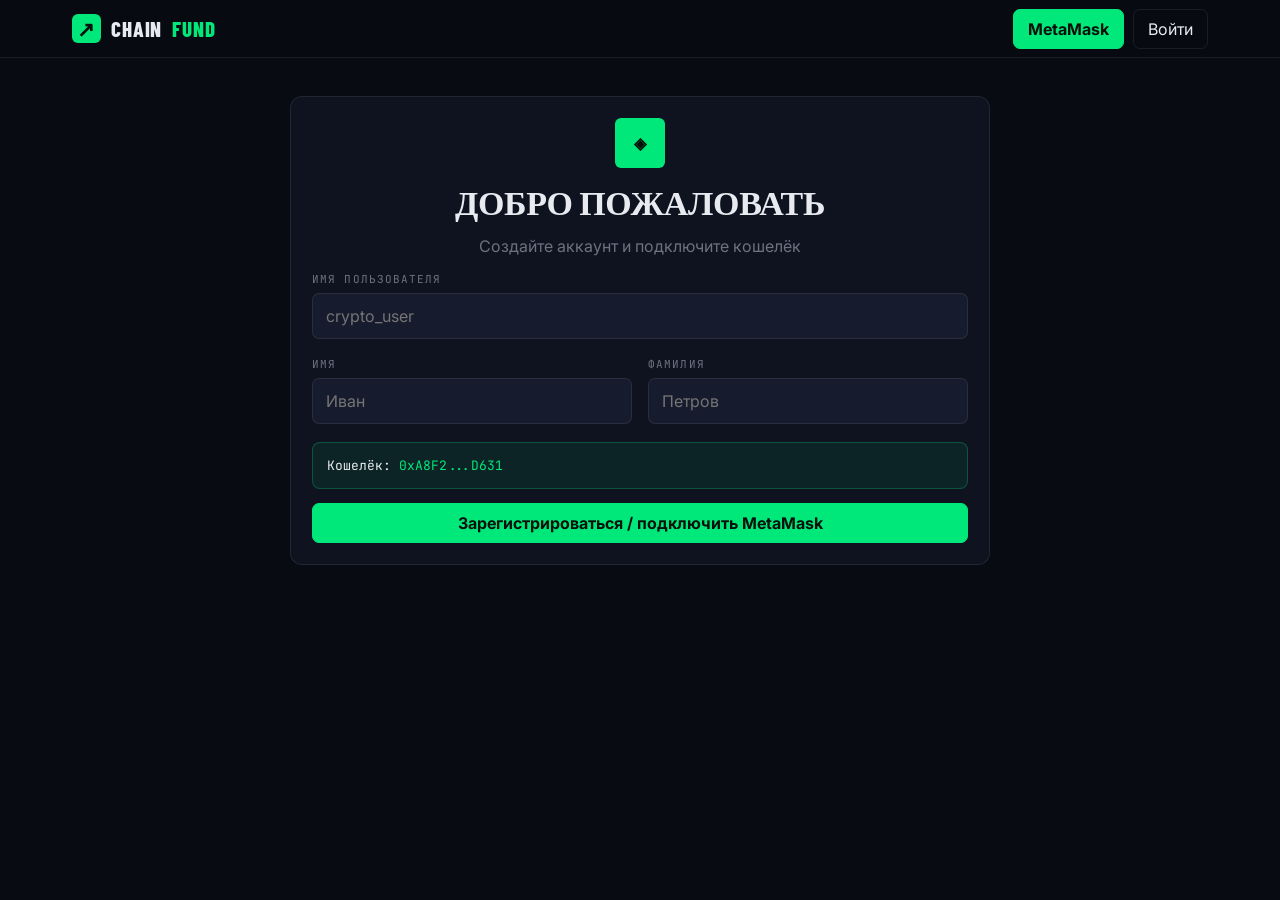
==== auth.html @ 37745396 "initial" ====
<!doctype html>
<html lang="ru">
   <head>
      <meta charset="UTF-8">
      <meta name="viewport" content="width=device-width,initial-scale=1">
      <title>Вход — ChainFund</title>
      <link rel="stylesheet" href="css/shared.css">
   </head>
   <body>
      <script src="data.js"></script><script>mountNav()</script>
      <main class="content container">
         <div class="form-card card">
            <div class="center">
               <div class="brand-mark" style="margin:auto;width:50px;height:50px">◈</div>
               <h1 class="page-title" style="font-size:34px">ДОБРО ПОЖАЛОВАТЬ</h1>
               <p class="muted">Создайте аккаунт и подключите кошелёк</p>
            </div>
            <form id="authForm">
               <div class="field"><label class="label">Имя пользователя</label><input class="input" id="username" placeholder="crypto_user" required></div>
               <div class="grid grid-2">
                  <div class="field"><label class="label">Имя</label><input class="input" id="firstName" placeholder="Иван"></div>
                  <div class="field"><label class="label">Фамилия</label><input class="input" id="lastName" placeholder="Петров"></div>
               </div>
               <div class="notice mb mono small">Кошелёк: <span class="green">0xA8F2...D631</span></div>
               <button class="btn btn-primary" style="width:100%">Зарегистрироваться / подключить MetaMask</button>
            </form>
         </div>
      </main>
      <script src="js/auth.js"></script>   
   </body>
</html>
---- css/shared.css ----
@import url('https://fonts.googleapis.com/css2?family=Barlow+Condensed:wght@400;600;700;800&family=Inter:wght@300;400;500;600&family=JetBrains+Mono:wght@400;500&display=swap');

:root {
	--bg: #080b12;
	--fg: #e8eaf0;
	--card: #0f1320;
	--secondary: #161c2e;
	--muted: #6b7280;
	--primary: #00e87a;
	--accent: #7c3aed;
	--danger: #ef4444;
	--border: rgba(255, 255, 255, .08);
	--radius: 10px
}

* {
	box-sizing: border-box
}

html {
	font-size: 16px
}

body {
	margin: 0;
	background: var(--bg);
	color: var(--fg);
	font-family: Inter, sans-serif
}

a {
	text-decoration: none;
	color: inherit
}

button,
input,
textarea {
	font: inherit
}

.container {
	max-width: 1180px;
	margin: auto;
	padding: 0 22px
}

.navbar {
	position: sticky;
	top: 0;
	z-index: 10;
	height: 58px;
	background: rgba(8, 11, 18, .92);
	backdrop-filter: blur(12px);
	border-bottom: 1px solid var(--border)
}

.nav-inner {
	height: 100%;
	display: flex;
	align-items: center;
	justify-content: space-between
}

.brand {
	display: flex;
	align-items: center;
	gap: 10px;
	font-family: 'Barlow Condensed';
	font-weight: 800;
	font-size: 21px;
	letter-spacing: .04em
}

.brand-mark {
	width: 29px;
	height: 29px;
	border-radius: 6px;
	background: var(--primary);
	color: #07100b;
	display: grid;
	place-items: center;
	font-weight: 900
}

.green {
	color: var(--primary)
}

.nav-actions {
	display: flex;
	align-items: center;
	gap: 9px
}

.btn {
	border: 1px solid var(--border);
	background: transparent;
	color: var(--fg);
	padding: 9px 14px;
	border-radius: 7px;
	cursor: pointer;
	transition: .2s
}

.btn:hover {
	border-color: rgba(0, 232, 122, .45)
}

.btn-primary {
	background: var(--primary);
	color: #07100b;
	border-color: var(--primary);
	font-weight: 700
}

.btn-primary:hover {
	filter: brightness(.94)
}

.btn-danger {
	color: var(--danger)
}

.wallet-chip {
	font-family: 'JetBrains Mono';
	font-size: 12px;
	color: var(--muted);
	padding: 8px 11px;
	background: var(--secondary);
	border: 1px solid var(--border);
	border-radius: 7px
}

.dot {
	width: 7px;
	height: 7px;
	border-radius: 50%;
	display: inline-block;
	background: var(--primary);
	margin-right: 7px
}

.hero {
	padding: 72px 0;
	border-bottom: 1px solid var(--border);
	background: radial-gradient(circle at 20% 20%, rgba(0, 232, 122, .08), transparent 35%), linear-gradient(135deg, var(--bg), var(--secondary), var(--bg))
}

.eyebrow,
.label {
	font-family: 'JetBrains Mono';
	text-transform: uppercase;
	letter-spacing: .1em;
	font-size: 11px;
	color: var(--muted)
}

.eyebrow {
	display: inline-flex;
	border: 1px solid rgba(0, 232, 122, .28);
	color: var(--primary);
	background: rgba(0, 232, 122, .05);
	padding: 7px 10px;
	border-radius: 6px
}

.hero h1,
.page-title {
	font-family: 'Barlow Condensed';
	font-weight: 800;
	letter-spacing: -.01em;
	line-height: .94;
	margin: 18px 0
}

.hero h1 {
	font-size: 64px
}

.page-title {
	font-size: 46px
}

.lead {
	color: var(--muted);
	line-height: 1.7;
	max-width: 640px
}

.section {
	padding: 44px 0
}

.section-title {
	display: flex;
	align-items: center;
	gap: 14px;
	margin-bottom: 22px
}

.section-title h2 {
	font-family: 'Barlow Condensed';
	font-size: 28px;
	letter-spacing: .04em;
	margin: 0
}

.line {
	height: 1px;
	background: var(--border);
	flex: 1
}

.grid {
	display: grid;
	gap: 16px
}

.grid-2 {
	grid-template-columns: repeat(2, minmax(0, 1fr))
}

.grid-3 {
	grid-template-columns: repeat(3, minmax(0, 1fr))
}

.grid-4 {
	grid-template-columns: repeat(4, minmax(0, 1fr))
}

.card {
	background: var(--card);
	border: 1px solid var(--border);
	border-radius: 12px;
	padding: 21px
}

.card:hover {
	border-color: rgba(0, 232, 122, .35)
}

.card-title {
	font-family: 'Barlow Condensed';
	font-size: 23px;
	font-weight: 700;
	margin: 0 0 10px
}

.muted {
	color: var(--muted)
}

.small {
	font-size: 13px
}

.mono {
	font-family: 'JetBrains Mono'
}

.status {
	display: inline-flex;
	align-items: center;
	gap: 7px;
	font-family: 'JetBrains Mono';
	text-transform: uppercase;
	font-size: 11px;
	padding: 5px 8px;
	border: 1px solid rgba(0, 232, 122, .3);
	background: rgba(0, 232, 122, .08);
	color: var(--primary);
	border-radius: 5px
}

.status.done {
	color: var(--muted);
	background: var(--secondary);
	border-color: var(--border)
}

.progress {
	height: 7px;
	background: var(--secondary);
	border-radius: 999px;
	overflow: hidden
}

.progress>span {
	display: block;
	height: 100%;
	background: var(--primary)
}

.between {
	display: flex;
	justify-content: space-between;
	align-items: center
}

.mt {
	margin-top: 14px
}

.mb {
	margin-bottom: 14px
}

.table {
	border: 1px solid var(--border);
	border-radius: 10px;
	overflow: hidden
}

.tr {
	display: grid;
	align-items: center;
	padding: 14px 17px;
	border-bottom: 1px solid var(--border)
}

.tr:last-child {
	border-bottom: 0
}

.tr:hover {
	background: rgba(22, 28, 46, .55)
}

.tr.head {
	background: rgba(22, 28, 46, .65);
	font-family: 'JetBrains Mono';
	font-size: 11px;
	color: var(--muted);
	text-transform: uppercase;
	letter-spacing: .08em
}

.cols-4 {
	grid-template-columns: 2fr 1fr 1fr 1fr
}

.cols-3 {
	grid-template-columns: 2fr 1fr 1fr
}

.right {
	text-align: right
}

.form-card {
	max-width: 700px;
	margin: auto
}

.field {
	margin-bottom: 18px
}

.field label {
	display: block;
	margin-bottom: 7px
}

.input {
	width: 100%;
	background: var(--secondary);
	border: 1px solid var(--border);
	color: var(--fg);
	padding: 12px 13px;
	border-radius: 7px;
	outline: none
}

.input:focus {
	border-color: rgba(0, 232, 122, .55);
	box-shadow: 0 0 0 3px rgba(0, 232, 122, .08)
}

textarea.input {
	resize: vertical;
	min-height: 110px
}

.content {
	padding: 38px 0
}

.campaign-layout {
	display: grid;
	grid-template-columns: minmax(0, 2fr) minmax(280px, 1fr);
	gap: 26px
}

.sticky {
	position: sticky;
	top: 82px
}

.stats {
	display: grid;
	grid-template-columns: repeat(3, 1fr);
	gap: 20px
}

.stat-value {
	font-family: 'Barlow Condensed';
	font-size: 30px;
	font-weight: 700
}

.center {
	text-align: center
}

.notice {
	padding: 14px;
	border-radius: 8px;
	background: rgba(0, 232, 122, .08);
	border: 1px solid rgba(0, 232, 122, .25)
}

.footer {
	border-top: 1px solid var(--border);
	padding: 30px 0;
	color: var(--muted);
	text-align: center
}

.hidden {
	display: none !important
}

.back {
	display: inline-block;
	margin-bottom: 24px;
	color: var(--muted)
}

.back:hover {
	color: var(--fg)
}

@media(max-width:800px) {
	.hero h1 {
		font-size: 48px
	}

	.grid-2,
	.grid-3,
	.grid-4,
	.campaign-layout {
		grid-template-columns: 1fr
	}

	.cols-4 {
		grid-template-columns: 1.4fr .8fr .8fr
	}

	.cols-4>*:nth-child(4) {
		display: none
	}

	.stats {
		grid-template-columns: 1fr 1fr
	}

	.wallet-chip {
		display: none
	}
}
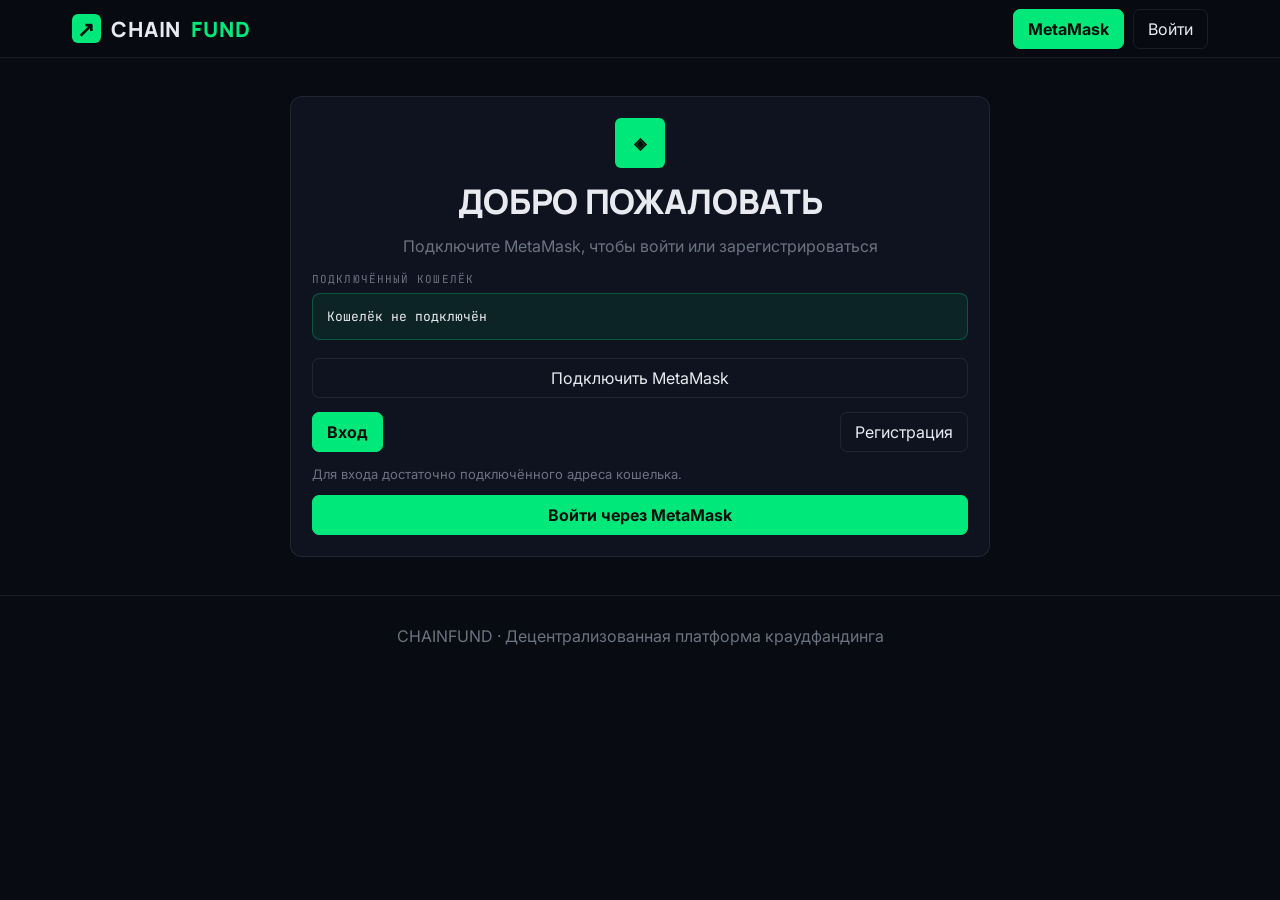
==== commit 993e4825: "api added" ====
--- a/auth.html
+++ b/auth.html
@@ -2,30 +2,220 @@
 <html lang="ru">
    <head>
       <meta charset="UTF-8">
-      <meta name="viewport" content="width=device-width,initial-scale=1">
+
+      <meta
+         name="viewport"
+         content="width=device-width, initial-scale=1"
+      >
+
+      <meta
+         name="description"
+         content="Вход и регистрация в ChainFund через локальный криптокошелёк."
+      >
+
       <title>Вход — ChainFund</title>
-      <link rel="stylesheet" href="css/shared.css">
+
+      <link
+         rel="stylesheet"
+         href="css/shared.css"
+      >
    </head>
+
    <body>
-      <script src="data.js"></script><script>mountNav()</script>
+      <header id="site-header"></header>
+
       <main class="content container">
          <div class="form-card card">
             <div class="center">
-               <div class="brand-mark" style="margin:auto;width:50px;height:50px">◈</div>
-               <h1 class="page-title" style="font-size:34px">ДОБРО ПОЖАЛОВАТЬ</h1>
-               <p class="muted">Создайте аккаунт и подключите кошелёк</p>
+               <div
+                  class="brand-mark"
+                  style="
+                     margin: auto;
+                     width: 50px;
+                     height: 50px;
+                  "
+               >
+                  ◈
+               </div>
+
+               <h1
+                  class="page-title"
+                  style="font-size: 34px"
+               >
+                  ДОБРО ПОЖАЛОВАТЬ
+               </h1>
+
+               <p class="muted">
+                  Подключите MetaMask, чтобы войти или зарегистрироваться
+               </p>
             </div>
-            <form id="authForm">
-               <div class="field"><label class="label">Имя пользователя</label><input class="input" id="username" placeholder="crypto_user" required></div>
+
+            <div
+               id="auth-error"
+               class="state-message error-message mb"
+               role="alert"
+               hidden
+            ></div>
+
+            <div
+               id="auth-success"
+               class="state-message mb"
+               role="status"
+               hidden
+            ></div>
+
+            <div class="field">
+               <label class="label">
+                  Подключённый кошелёк
+               </label>
+
+               <div
+                  id="wallet-notice"
+                  class="notice mono small"
+               >
+                  Кошелёк не подключён
+               </div>
+            </div>
+
+            <button
+               id="connect-wallet-button"
+               class="btn"
+               type="button"
+               style="width: 100%"
+            >
+               Подключить MetaMask
+            </button>
+
+            <div class="mt">
+               <div class="between mb">
+                  <button
+                     id="show-login-button"
+                     class="btn btn-primary"
+                     type="button"
+                  >
+                     Вход
+                  </button>
+
+                  <button
+                     id="show-register-button"
+                     class="btn"
+                     type="button"
+                  >
+                     Регистрация
+                  </button>
+               </div>
+            </div>
+
+            <form id="login-form" class="mt">
+               <p class="muted small">
+                  Для входа достаточно подключённого адреса кошелька.
+               </p>
+
+               <button
+                  id="login-button"
+                  class="btn btn-primary"
+                  type="submit"
+                  style="width: 100%"
+                  disabled
+               >
+                  Войти через MetaMask
+               </button>
+            </form>
+
+            <form
+               id="register-form"
+               class="mt"
+               hidden
+            >
+               <div class="field">
+                  <label
+                     class="label"
+                     for="username"
+                  >
+                     Имя пользователя
+                  </label>
+
+                  <input
+                     id="username"
+                     class="input"
+                     name="username"
+                     type="text"
+                     minlength="3"
+                     maxlength="32"
+                     pattern="[a-zA-Z0-9_]{3,32}"
+                     placeholder="crypto_user"
+                     autocomplete="username"
+                     required
+                  >
+               </div>
+
                <div class="grid grid-2">
-                  <div class="field"><label class="label">Имя</label><input class="input" id="firstName" placeholder="Иван"></div>
-                  <div class="field"><label class="label">Фамилия</label><input class="input" id="lastName" placeholder="Петров"></div>
-               </div>
-               <div class="notice mb mono small">Кошелёк: <span class="green">0xA8F2...D631</span></div>
-               <button class="btn btn-primary" style="width:100%">Зарегистрироваться / подключить MetaMask</button>
+                  <div class="field">
+                     <label
+                        class="label"
+                        for="first-name"
+                     >
+                        Имя
+                     </label>
+
+                     <input
+                        id="first-name"
+                        class="input"
+                        name="firstName"
+                        type="text"
+                        minlength="1"
+                        maxlength="100"
+                        placeholder="Иван"
+                        autocomplete="given-name"
+                        required
+                     >
+                  </div>
+
+                  <div class="field">
+                     <label
+                        class="label"
+                        for="last-name"
+                     >
+                        Фамилия
+                     </label>
+
+                     <input
+                        id="last-name"
+                        class="input"
+                        name="lastName"
+                        type="text"
+                        minlength="1"
+                        maxlength="100"
+                        placeholder="Петров"
+                        autocomplete="family-name"
+                        required
+                     >
+                  </div>
+               </div>
+
+               <button
+                  id="register-button"
+                  class="btn btn-primary"
+                  type="submit"
+                  style="width: 100%"
+                  disabled
+               >
+                  Зарегистрироваться
+               </button>
             </form>
          </div>
       </main>
-      <script src="js/auth.js"></script>   
+
+      <footer class="footer">
+         <div class="container">
+            CHAINFUND · Децентрализованная платформа краудфандинга
+         </div>
+      </footer>
+
+      <script src="js/config.js"></script>
+      <script src="js/helpers.js"></script>
+      <script src="js/api.js"></script>
+      <script src="js/auth-state.js"></script>
+      <script src="js/auth.js"></script>
    </body>
 </html>
--- a/css/shared.css
+++ b/css/shared.css
@@ -1,5 +1,4 @@
-@import url('https://fonts.googleapis.com/css2?family=Barlow+Condensed:wght@400;600;700;800&family=Inter:wght@300;400;500;600&family=JetBrains+Mono:wght@400;500&display=swap');
-
+@import url('https://fonts.googleapis.com/css2?family=Manrope:wght@500;600;700;800&family=Inter:wght@300;400;500;600&family=JetBrains+Mono:wght@400;500&display=swap');
 :root {
 	--bg: #080b12;
 	--fg: #e8eaf0;
@@ -66,7 +65,7 @@
 	display: flex;
 	align-items: center;
 	gap: 10px;
-	font-family: 'Barlow Condensed';
+	font-family: 'Manrope';
 	font-weight: 800;
 	font-size: 21px;
 	letter-spacing: .04em
@@ -167,7 +166,7 @@
 
 .hero h1,
 .page-title {
-	font-family: 'Barlow Condensed';
+	font-family: 'Manrope';
 	font-weight: 800;
 	letter-spacing: -.01em;
 	line-height: .94;
@@ -200,7 +199,7 @@
 }
 
 .section-title h2 {
-	font-family: 'Barlow Condensed';
+	font-family: 'Manrope';
 	font-size: 28px;
 	letter-spacing: .04em;
 	margin: 0
@@ -241,7 +240,7 @@
 }
 
 .card-title {
-	font-family: 'Barlow Condensed';
+	font-family: 'Manrope';
 	font-size: 23px;
 	font-weight: 700;
 	margin: 0 0 10px
@@ -392,6 +391,11 @@
 	gap: 26px
 }
 
+#campaign-history-link {
+    display: block;
+    margin-top: 12px;
+}
+
 .sticky {
 	position: sticky;
 	top: 82px
@@ -404,7 +408,7 @@
 }
 
 .stat-value {
-	font-family: 'Barlow Condensed';
+	font-family: 'Manrope';
 	font-size: 30px;
 	font-weight: 700
 }
@@ -439,6 +443,204 @@
 
 .back:hover {
 	color: var(--fg)
+}
+
+.search-bar {
+    display: grid;
+    grid-template-columns: minmax(260px, 1.8fr) minmax(180px, 0.7fr) minmax(190px, 0.8fr) auto auto;
+    gap: 12px;
+    align-items: center;
+
+    margin-bottom: 24px;
+    padding: 14px;
+
+    background: rgba(15, 19, 32, 0.92);
+    border: 1px solid rgba(255, 255, 255, 0.07);
+    border-radius: 16px;
+
+    box-shadow:
+        0 18px 50px rgba(0, 0, 0, 0.22),
+        inset 0 1px 0 rgba(255, 255, 255, 0.03);
+
+    backdrop-filter: blur(12px);
+}
+
+.search-input-wrapper {
+    position: relative;
+}
+
+.search-icon {
+    position: absolute;
+    top: 50%;
+    left: 16px;
+    z-index: 1;
+
+    transform: translateY(-50%);
+
+    color: var(--muted-foreground);
+    font-size: 22px;
+    pointer-events: none;
+}
+
+.search-input-wrapper input,
+.search-select-wrapper select {
+    width: 100%;
+    height: 48px;
+
+    color: var(--foreground);
+    background: var(--secondary);
+
+    border: 1px solid transparent;
+    border-radius: 12px;
+
+    outline: none;
+    transition:
+        border-color 0.2s ease,
+        box-shadow 0.2s ease,
+        background-color 0.2s ease;
+}
+
+.search-input-wrapper input {
+    padding: 0 16px 0 48px;
+}
+
+.search-input-wrapper input::placeholder {
+    color: var(--muted-foreground);
+}
+
+.search-select-wrapper {
+    position: relative;
+}
+
+.search-select-wrapper select {
+    padding: 0 42px 0 14px;
+
+    appearance: none;
+    -webkit-appearance: none;
+
+    cursor: pointer;
+
+    background-image:
+        linear-gradient(45deg, transparent 50%, #6b7280 50%),
+        linear-gradient(135deg, #6b7280 50%, transparent 50%);
+    background-position:
+        calc(100% - 17px) 20px,
+        calc(100% - 12px) 20px;
+    background-size:
+        5px 5px,
+        5px 5px;
+    background-repeat: no-repeat;
+}
+
+.search-input-wrapper input:hover,
+.search-select-wrapper select:hover {
+    background-color: #1a2135;
+}
+
+.search-input-wrapper input:focus,
+.search-select-wrapper select:focus {
+    border-color: var(--primary);
+
+    box-shadow:
+        0 0 0 3px rgba(0, 232, 122, 0.12),
+        0 0 22px rgba(0, 232, 122, 0.08);
+}
+
+.search-submit,
+.search-reset {
+    height: 48px;
+    border: none;
+    border-radius: 12px;
+
+    cursor: pointer;
+
+    transition:
+        transform 0.2s ease,
+        box-shadow 0.2s ease,
+        background-color 0.2s ease;
+}
+
+.search-submit {
+    padding: 0 24px;
+
+    color: var(--primary-foreground);
+    background: var(--primary);
+
+    font-weight: 700;
+    letter-spacing: 0.03em;
+}
+
+.search-submit:hover {
+    transform: translateY(-1px);
+
+    box-shadow:
+        0 10px 26px rgba(0, 232, 122, 0.22);
+}
+
+.search-submit:active {
+    transform: translateY(0);
+}
+
+.search-reset {
+    width: 48px;
+
+    color: var(--foreground);
+    background: transparent;
+    border: 1px solid rgba(255, 255, 255, 0.1);
+
+    font-size: 24px;
+}
+
+.search-reset:hover {
+    color: var(--primary);
+    border-color: rgba(0, 232, 122, 0.45);
+    background: rgba(0, 232, 122, 0.06);
+}
+
+.visually-hidden {
+    position: absolute;
+    width: 1px;
+    height: 1px;
+    padding: 0;
+    margin: -1px;
+
+    overflow: hidden;
+    clip: rect(0, 0, 0, 0);
+
+    white-space: nowrap;
+    border: 0;
+}
+
+@media (max-width: 980px) {
+    .search-bar {
+        grid-template-columns: 1fr 1fr;
+    }
+
+    .search-input-wrapper {
+        grid-column: 1 / -1;
+    }
+
+    .search-submit {
+        width: 100%;
+    }
+}
+
+@media (max-width: 640px) {
+    .search-bar {
+        grid-template-columns: 1fr;
+    }
+
+    .search-input-wrapper,
+    .search-select-wrapper,
+    .search-submit,
+    .search-reset {
+        grid-column: auto;
+        width: 100%;
+    }
+
+    .search-reset {
+        width: 100%;
+    }
 }
 
 @media(max-width:800px) {
